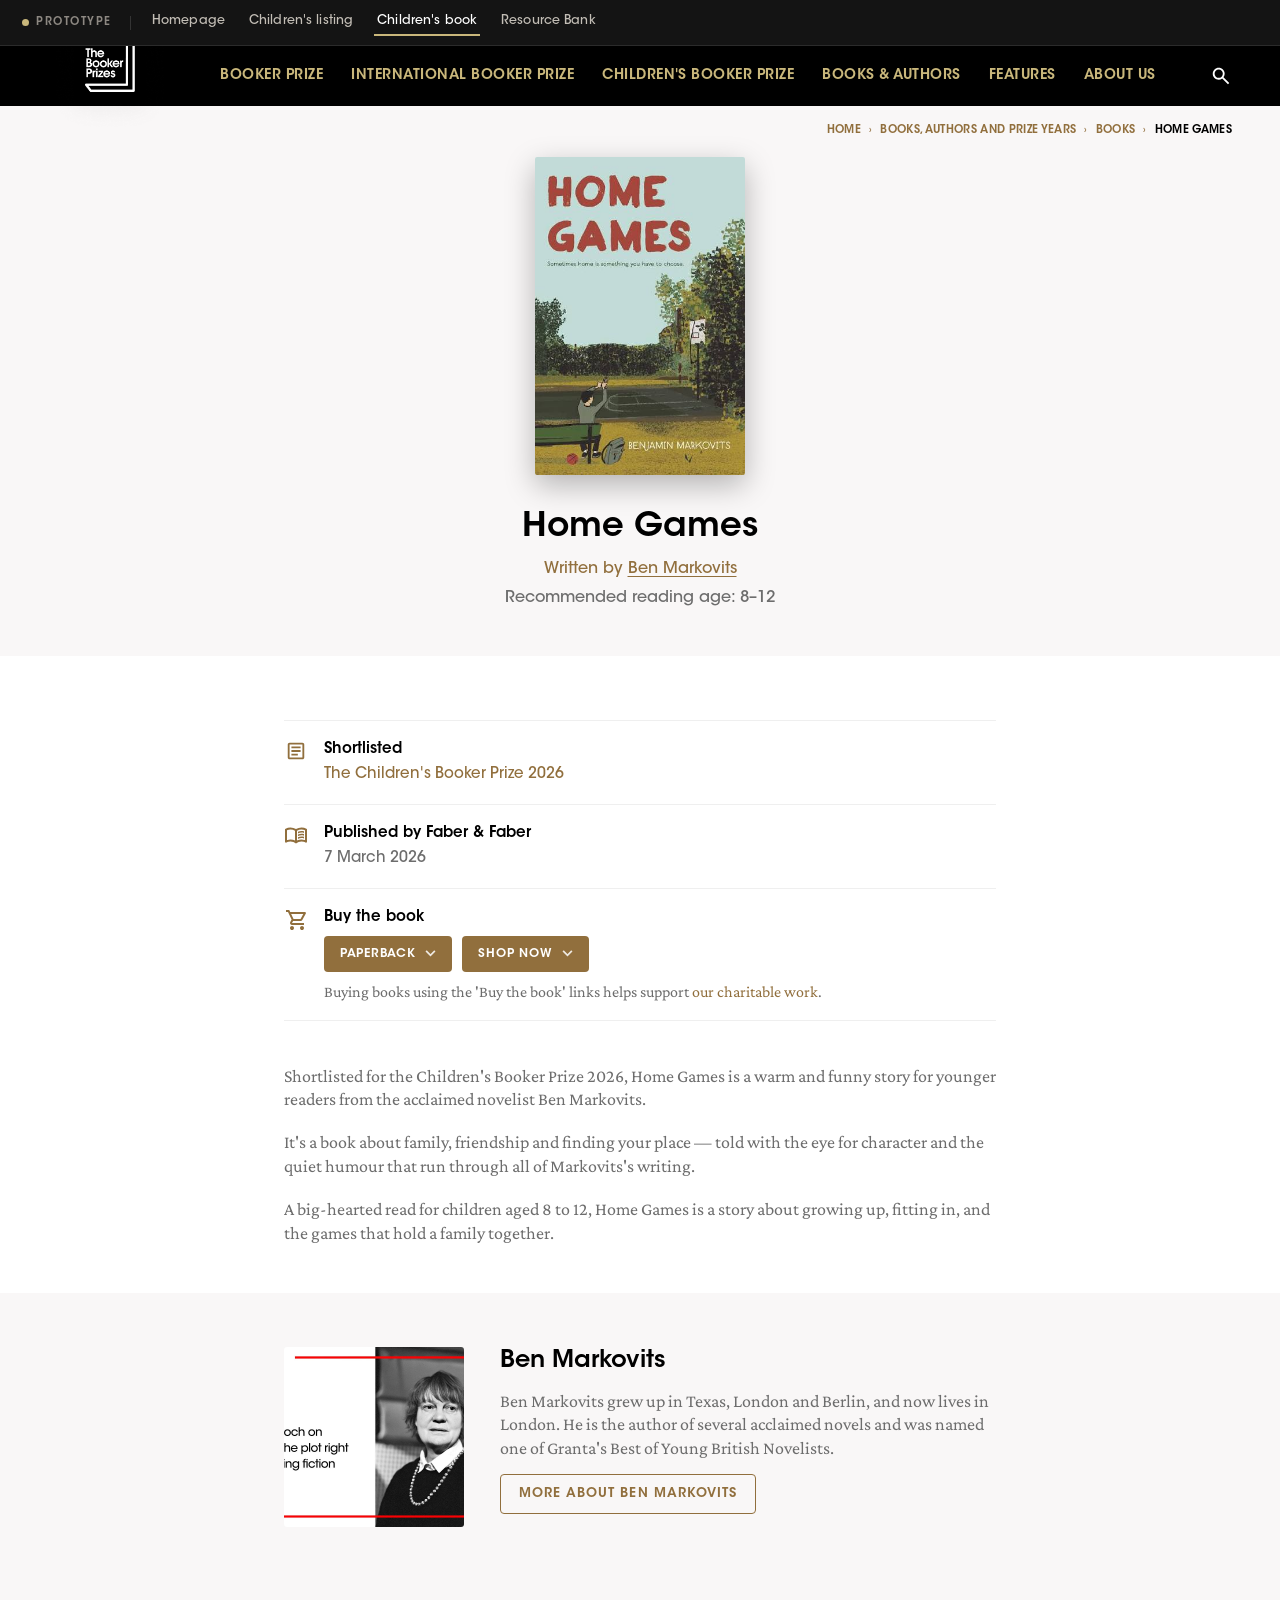
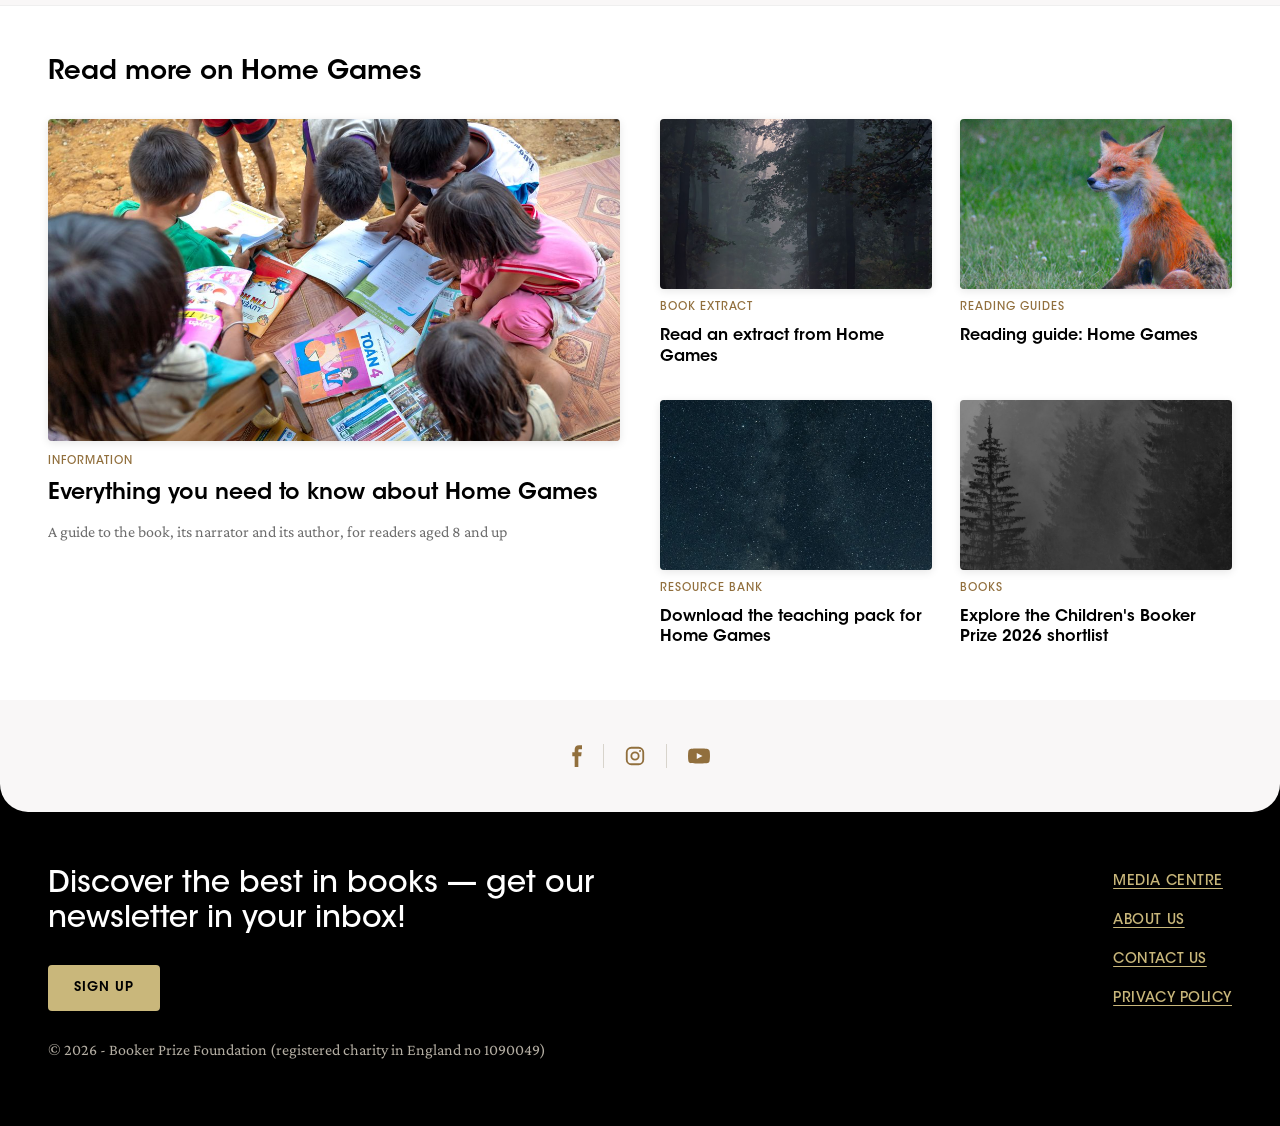
==== childrens-book.html @ 2aa633af "Header + token audit against live: gold 14px centred nav, fluid hero H1, filter tokens Header (listi" ====
<!DOCTYPE html>
<html lang="en">
<head>
<meta charset="utf-8">
<meta name="viewport" content="width=device-width, initial-scale=1">
<title>Home Games — Booker Prize prototype</title>
<link rel="preconnect" href="https://fonts.googleapis.com">
<link rel="preconnect" href="https://fonts.gstatic.com" crossorigin>
<link rel="stylesheet" href="booker.css">
</head>
<body>
<div class="proto-nav"><div class="in">
  <span class="tag"><span class="dot"></span>Prototype</span>
  <span class="div"></span>
  <a href="index.html">Homepage</a>
  <a href="childrens-books.html">Children's listing</a>
  <a href="childrens-book.html" class="active">Children's book</a>
  <a href="childrens-resource-centre.html">Resource Bank</a>
</div></div>
<div class="bp-page">

  <!-- ===== MASTHEAD ===== -->
  <div style="position:relative;z-index:2;background:#000">
    <div style="display:flex;align-items:center;justify-content:space-between;gap:20px;height:60px;padding:0 48px">
      <a href="index.html" aria-label="The Booker Prizes home" style="flex:none;display:block;text-decoration:none">
        <img src="assets/logo.png" alt="The Booker Prizes" style="width:124px;height:auto;display:block">
      </a>
      <nav style="display:flex;align-items:center;gap:28px">
        <a href="#" style="color:var(--goldL);text-decoration:none;text-transform:uppercase;font-weight:600;font-size:14px;letter-spacing:.035em;white-space:nowrap">Booker Prize</a>
        <a href="#" style="color:var(--goldL);text-decoration:none;text-transform:uppercase;font-weight:600;font-size:14px;letter-spacing:.035em;white-space:nowrap">International Booker Prize</a>
        <a href="#" style="color:var(--goldL);text-decoration:none;text-transform:uppercase;font-weight:600;font-size:14px;letter-spacing:.035em;white-space:nowrap">Children's Booker Prize</a>
        <a href="childrens-books.html" style="color:var(--goldL);text-decoration:none;text-transform:uppercase;font-weight:600;font-size:14px;letter-spacing:.035em;white-space:nowrap">Books &amp; authors</a>
        <a href="#" style="color:var(--goldL);text-decoration:none;text-transform:uppercase;font-weight:600;font-size:14px;letter-spacing:.035em;white-space:nowrap">Features</a>
        <a href="#" style="color:var(--goldL);text-decoration:none;text-transform:uppercase;font-weight:600;font-size:14px;letter-spacing:.035em;white-space:nowrap">About us</a>
      </nav>
      <a href="#" aria-label="Search" style="display:flex;align-items:center;color:#fff;flex:none;margin-left:6px"><svg width="22" height="22" viewBox="0 0 24 24" fill="currentColor"><path d="m19.6 21-6.3-6.3A6.096 6.096 0 0 1 9.5 16c-1.817 0-3.354-.63-4.612-1.887C3.629 12.854 3 11.317 3 9.5c0-1.817.63-3.354 1.888-4.612C6.146 3.629 7.683 3 9.5 3c1.817 0 3.354.63 4.613 1.888C15.37 6.146 16 7.683 16 9.5a6.096 6.096 0 0 1-1.3 3.8l6.3 6.3zM9.5 14c1.25 0 2.313-.437 3.188-1.312C13.562 11.812 14 10.75 14 9.5c0-1.25-.437-2.312-1.312-3.187C11.812 5.438 10.75 5 9.5 5c-1.25 0-2.312.438-3.187 1.313S5 8.25 5 9.5c0 1.25.438 2.313 1.313 3.188C7.188 13.562 8.25 14 9.5 14"/></svg></a>
    </div>
  </div>

  <!-- ===== BREADCRUMB + HERO (grey band, like the live book page) ===== -->
  <div style="background:var(--paper)">
  <div class="bp-crumbs">
    <a href="index.html">Home</a><span class="c">&rsaquo;</span>
    <a href="#">Books, authors and prize years</a><span class="c">&rsaquo;</span>
    <a href="childrens-books.html">Books</a><span class="c">&rsaquo;</span>
    <span style="color:var(--ink)">Home Games</span>
  </div>

  <section style="padding:8px 48px 48px">
    <div class="bp-bhero">
      <div style="width:210px;margin-bottom:22px"><img src="img/covers/home-games.png" alt="Home Games" style="width:100%;height:auto;display:block;border-radius:2px;box-shadow:0 10px 30px rgba(0,0,0,.28)"></div>
      <h1>Home Games</h1>
      <div class="by">Written by <a href="#">Ben Markovits</a></div>
      <!-- NEW: recommended reading age, in the same metadata slot as original language -->
      <div class="lang">Recommended reading age: 8&ndash;12</div>
    </div>
  </section>
  </div>

  <!-- ===== STRUCTURED DATA (facts) ===== -->
  <section style="padding:30px 48px 8px">
    <div class="bp-facts">
      <div class="bp-fact">
        <span class="fi"><svg width="22" height="22" viewBox="0 0 24 24" fill="currentColor"><path d="M7 17h7v-2H7zm0-4h10v-2H7zm0-4h10V7H7zM5 21q-.824 0-1.412-.587A1.93 1.93 0 0 1 3 19V5q0-.824.587-1.412A1.93 1.93 0 0 1 5 3h14q.824 0 1.413.587Q21 4.176 21 5v14q0 .824-.587 1.413A1.93 1.93 0 0 1 19 21zm0-2h14V5H5z"/></svg></span>
        <div class="fc"><span class="lbl">Shortlisted</span><span class="val"><a href="#">The Children's Booker Prize 2026</a></span></div>
      </div>
      <div class="bp-fact">
        <span class="fi"><svg width="24" height="24" viewBox="0 0 24 24" fill="currentColor"><path d="M14 9.4V7.7a8.8 8.8 0 0 1 1.688-.525A9 9 0 0 1 17.5 7q.65 0 1.275.1T20 7.35v1.6q-.6-.225-1.212-.337A7 7 0 0 0 17.5 8.5q-.95 0-1.825.238A8 8 0 0 0 14 9.4m0 5.5v-1.7a8.8 8.8 0 0 1 1.688-.525A9 9 0 0 1 17.5 12.5q.65 0 1.275.1t1.225.25v1.6q-.6-.225-1.212-.337A7 7 0 0 0 17.5 14a7.3 7.3 0 0 0-1.825.225A7 7 0 0 0 14 14.9m0-2.75v-1.7a8.8 8.8 0 0 1 1.688-.525A9 9 0 0 1 17.5 9.75q.65 0 1.275.1T20 10.1v1.6q-.6-.225-1.212-.337a7 7 0 0 0-1.288-.113q-.95 0-1.825.238A8 8 0 0 0 14 12.15M6.5 15.5q1.175 0 2.287.262 1.113.263 2.213.788V6.7q-1.024-.6-2.175-.9a9.2 9.2 0 0 0-4.112-.125A8.7 8.7 0 0 0 3 6.2v9.9q.875-.3 1.737-.45T6.5 15.5m6.5 1.05q1.099-.525 2.213-.788a10.268 10.268 0 0 1 4.05-.112q.863.15 1.737.45V6.2a8.7 8.7 0 0 0-1.712-.525 9.2 9.2 0 0 0-4.113.125q-1.15.3-2.175.9zm-1 2.95a9.6 9.6 0 0 0-2.6-1.475 8.2 8.2 0 0 0-2.9-.525q-1.05 0-2.062.275a9 9 0 0 0-1.938.775q-.525.275-1.012-.025A.97.97 0 0 1 1 17.65V5.6q0-.274.137-.525A.86.86 0 0 1 1.55 4.7q1.15-.6 2.4-.9t2.55-.3q1.45 0 2.838.375Q10.725 4.25 12 5a10.8 10.8 0 0 1 5.5-1.5q1.3 0 2.55.3t2.4.9q.274.125.413.375.137.25.137.525v12.05a.97.97 0 0 1-.488.875q-.487.3-1.012.025a9 9 0 0 0-1.937-.775A7.8 7.8 0 0 0 17.5 17.5q-1.5 0-2.9.525A9.6 9.6 0 0 0 12 19.5"/></svg></span>
        <div class="fc"><span class="lbl">Published by Faber &amp; Faber</span><span class="val">7 March 2026</span></div>
      </div>
      <div class="bp-fact">
        <span class="fi"><svg width="24" height="24" viewBox="0 0 24 24" fill="currentColor"><path d="M8 22c-.55 0-1.02-.2-1.41-.59-.4-.39-.59-.86-.59-1.41 0-.55.2-1.02.59-1.41.39-.4.86-.59 1.41-.59.55 0 1.02.2 1.41.59.4.39.59.86.59 1.41 0 .55-.2 1.02-.59 1.41-.39.4-.86.59-1.41.59Zm10 0c-.55 0-1.02-.2-1.41-.59-.4-.39-.59-.86-.59-1.41 0-.55.2-1.02.59-1.41.39-.4.86-.59 1.41-.59.55 0 1.02.2 1.41.59.4.39.59.86.59 1.41 0 .55-.2 1.02-.59 1.41-.39.4-.86.59-1.41.59ZM7.15 6l2.4 5h7l2.75-5H7.15ZM6.2 4h14.75c.38 0 .68.17.88.51.2.34.2.69.02 1.04l-3.55 6.4A2 2 0 0 1 16.55 13H9.1L8 15h12v2H8c-.75 0-1.32-.33-1.7-.99a1.89 1.89 0 0 1-.05-1.96L7.6 11.6 4 4H2V2h3.25l.95 2Z"/></svg></span>
        <div class="fc">
          <span class="lbl">Buy the book</span>
          <span class="val" style="display:flex;gap:10px;flex-wrap:wrap;margin:2px 0 4px">
            <button class="bp-buy">Paperback <svg width="11" height="7" viewBox="0 0 12 8" fill="none" stroke="currentColor" stroke-width="2"><path d="M1 1l5 5 5-5"/></svg></button>
            <button class="bp-buy">Shop now <svg width="11" height="7" viewBox="0 0 12 8" fill="none" stroke="currentColor" stroke-width="2"><path d="M1 1l5 5 5-5"/></svg></button>
          </span>
          <span class="val" style="font-family:'Crimson Pro',serif;font-size:16px">Buying books using the 'Buy the book' links helps support <a href="#">our charitable work</a>.</span>
        </div>
      </div>
    </div>
  </section>

  <!-- ===== DESCRIPTION ===== -->
  <section style="padding:36px 48px 8px">
    <div class="bp-col">
      <p class="lead">Shortlisted for the Children's Booker Prize 2026, Home Games is a warm and funny story for younger readers from the acclaimed novelist Ben Markovits.</p>
      <p>It's a book about family, friendship and finding your place &mdash; told with the eye for character and the quiet humour that run through all of Markovits's writing.</p>
      <p>A big-hearted read for children aged 8 to 12, Home Games is a story about growing up, fitting in, and the games that hold a family together.</p>
    </div>
  </section>

  <!-- ===== AUTHOR BIO (full-width grey band) ===== -->
  <section style="background:var(--paper);padding:16px 48px 40px;margin-top:20px">
    <div class="bp-bio" style="border-top:0">
      <img class="ph" src="assets/murdoch.jpg" alt="Ben Markovits">
      <div class="bc">
        <span class="bn">Ben Markovits</span>
        <span class="bd">Ben Markovits grew up in Texas, London and Berlin, and now lives in London. He is the author of several acclaimed novels and was named one of Granta's Best of Young British Novelists.</span>
        <a href="#" class="bp-btn bp-btn--ghost" style="align-self:flex-start;padding:11px 18px">More about Ben Markovits</a>
      </div>
    </div>
  </section>

  <!-- ===== READ MORE (asymmetric teaser — related content) ===== -->
  <section class="bp-hovergroup" style="padding:52px 48px;display:flex;flex-direction:column;gap:30px;border-top:1px solid var(--line)">
    <span style="font-weight:600;font-size:26px;color:var(--ink)">Read more on Home Games</span>
    <div style="display:flex;gap:40px;align-items:stretch;flex-wrap:wrap">
      <a class="bp-link" href="#" style="flex:1 1 460px;display:flex;flex-direction:column;gap:14px"><div style="border-radius:4px;overflow:hidden;box-shadow:0 2px 8px rgba(0,0,0,.1);aspect-ratio:16/9;background:#ece9e3"><img src="img/hero.jpg" alt="" style="width:100%;height:100%;object-fit:cover;display:block"></div><span class="bp-eyebrow">Information</span><span class="bp-title" style="font-weight:600;font-size:22px;line-height:1.18;color:var(--ink)"><span class="bp-ul">Everything you need to know about Home Games</span></span><span style="font-family:'Crimson Pro',serif;font-size:16px;line-height:1.3;color:var(--body)">A guide to the book, its narrator and its author, for readers aged 8 and up</span></a>
      <div style="flex:1 1 460px;display:grid;grid-template-columns:1fr 1fr;gap:32px 28px">
        <a class="bp-link" href="#" style="display:flex;flex-direction:column;gap:12px"><div style="aspect-ratio:16/10;border-radius:4px;overflow:hidden;box-shadow:0 2px 8px rgba(0,0,0,.1);background:#ece9e3"><img src="img/letter.jpg" alt="" style="width:100%;height:100%;object-fit:cover;display:block"></div><span class="bp-eyebrow">Book extract</span><span class="bp-title" style="font-weight:600;font-size:16px;line-height:1.3;color:var(--ink)"><span class="bp-ul">Read an extract from Home Games</span></span></a>
        <a class="bp-link" href="#" style="display:flex;flex-direction:column;gap:12px"><div style="aspect-ratio:16/10;border-radius:4px;overflow:hidden;box-shadow:0 2px 8px rgba(0,0,0,.1);background:#ece9e3"><img src="img/pax.jpg" alt="" style="width:100%;height:100%;object-fit:cover;display:block"></div><span class="bp-eyebrow">Reading guides</span><span class="bp-title" style="font-weight:600;font-size:16px;line-height:1.3;color:var(--ink)"><span class="bp-ul">Reading guide: Home Games</span></span></a>
        <a class="bp-link" href="#" style="display:flex;flex-direction:column;gap:12px"><div style="aspect-ratio:16/10;border-radius:4px;overflow:hidden;box-shadow:0 2px 8px rgba(0,0,0,.1);background:#ece9e3"><img src="img/girl.jpg" alt="" style="width:100%;height:100%;object-fit:cover;display:block"></div><span class="bp-eyebrow">Resource bank</span><span class="bp-title" style="font-weight:600;font-size:16px;line-height:1.3;color:var(--ink)"><span class="bp-ul">Download the teaching pack for Home Games</span></span></a>
        <a class="bp-link" href="childrens-books.html" style="display:flex;flex-direction:column;gap:12px"><div style="aspect-ratio:16/10;border-radius:4px;overflow:hidden;box-shadow:0 2px 8px rgba(0,0,0,.1);background:#ece9e3"><img src="img/house.jpg" alt="" style="width:100%;height:100%;object-fit:cover;display:block"></div><span class="bp-eyebrow">Books</span><span class="bp-title" style="font-weight:600;font-size:16px;line-height:1.3;color:var(--ink)"><span class="bp-ul">Explore the Children's Booker Prize 2026 shortlist</span></span></a>
      </div>
    </div>
  </section>

  <!-- ===== FOOTER ===== -->
  <div style="background:#000">
    <div style="background:var(--paper);border-radius:0 0 28px 28px;padding:44px 48px;display:flex;justify-content:center">
      <div style="display:flex;align-items:center;gap:20px">
        <a href="#" aria-label="Facebook" style="color:var(--gold);display:flex"><svg width="13" height="22" viewBox="0 0 14 24" fill="currentColor"><path d="M9 8V6c0-.9.3-1.4 1.4-1.4H13V.2h-3.2C6.3.2 5 2.2 5 5.3V8H2.4v4.4H5V24h4V12.4h3.1l.5-4.4H9z"/></svg></a>
        <span style="width:1px;height:24px;background:#d8d4cc"></span>
        <a href="#" aria-label="Instagram" style="color:var(--gold);display:flex"><svg width="22" height="22" viewBox="0 0 24 24" fill="none" stroke="currentColor" stroke-width="2"><rect x="3" y="3" width="18" height="18" rx="5"/><circle cx="12" cy="12" r="4"/><circle cx="17.5" cy="6.5" r="1.1" fill="currentColor" stroke="none"/></svg></a>
        <span style="width:1px;height:24px;background:#d8d4cc"></span>
        <a href="#" aria-label="YouTube" style="color:var(--gold);display:flex"><svg width="24" height="24" viewBox="0 0 24 24" fill="currentColor"><path d="M23 12s0-3.5-.45-5.18a2.6 2.6 0 0 0-1.83-1.85C18.9 4.5 12 4.5 12 4.5s-6.9 0-8.72.47A2.6 2.6 0 0 0 1.45 6.82 27 27 0 0 0 1 12a27 27 0 0 0 .45 5.18 2.6 2.6 0 0 0 1.83 1.85C5.1 19.5 12 19.5 12 19.5s6.9 0 8.72-.47a2.6 2.6 0 0 0 1.83-1.85C23 15.5 23 12 23 12zM9.75 15.02v-6.04L15.5 12z"/></svg></a>
      </div>
    </div>
    <div style="display:flex;justify-content:space-between;flex-wrap:wrap;gap:56px 40px;padding:56px 48px 64px">
      <div style="width:560px;max-width:100%;display:flex;flex-direction:column;gap:28px">
        <span style="font-weight:500;font-size:30px;line-height:1.15;color:#fff">Discover the best in books — get our newsletter in your inbox!</span>
        <a href="#" class="bp-footbtn" style="align-self:flex-start;background:var(--goldL);color:#000;text-decoration:none;border-radius:4px;padding:15px 26px;font-weight:600;font-size:13px;letter-spacing:.08em;text-transform:uppercase">Sign up</a>
        <span style="font-family:'Crimson Pro',serif;font-size:16px;line-height:1.4;color:#b3ada2">© 2026 - Booker Prize Foundation (registered charity in England no 1090049)</span>
      </div>
      <div style="display:flex;flex-direction:column;gap:22px;padding-top:6px">
        <a href="#" class="bp-footlink" style="color:var(--goldL);text-decoration:underline;text-underline-offset:3px;text-transform:uppercase;font-weight:500;font-size:14px;letter-spacing:.04em">Media centre</a>
        <a href="#" class="bp-footlink" style="color:var(--goldL);text-decoration:underline;text-underline-offset:3px;text-transform:uppercase;font-weight:500;font-size:14px;letter-spacing:.04em">About us</a>
        <a href="#" class="bp-footlink" style="color:var(--goldL);text-decoration:underline;text-underline-offset:3px;text-transform:uppercase;font-weight:500;font-size:14px;letter-spacing:.04em">Contact us</a>
        <a href="#" class="bp-footlink" style="color:var(--goldL);text-decoration:underline;text-underline-offset:3px;text-transform:uppercase;font-weight:500;font-size:14px;letter-spacing:.04em">Privacy policy</a>
      </div>
    </div>
  </div>

</div>
</body>
</html>
---- booker.css ----
/* ============================================================
   Booker Prize prototype — shared design system
   Extracted from index.html so new pages share the same fonts,
   gold tokens and component behaviour. index.html keeps its own
   inline copy; this file drives the additional pages.
   ============================================================ */

@font-face{font-family:'ITC Avant Garde Gothic Std';src:url('uploads/ITCAvantGardeStd-XLt.otf') format('opentype');font-weight:100 300;font-style:normal;font-display:swap}
@font-face{font-family:'ITC Avant Garde Gothic Std';src:url('uploads/ITCAvantGardeStd-Md.otf') format('opentype');font-weight:400 500;font-style:normal;font-display:swap}
@font-face{font-family:'ITC Avant Garde Gothic Std';src:url('uploads/ITCAvantGardeStd-Demi.otf') format('opentype');font-weight:600 700;font-style:normal;font-display:swap}
@font-face{font-family:'Crimson Pro';src:url('uploads/CrimsonPro-VariableFont_wght.ttf') format('truetype');font-weight:200 900;font-style:normal;font-display:swap}

html,body{margin:0;padding:0}
*{box-sizing:border-box}
::selection{background:#c9b77b;color:#000}
body{background:#dedad4}

/* ---- page container + design tokens ---- */
.bp-page{
  --gold:#916f3d;--goldL:#c9b77b;--gold8:#634730;--ink:#000;--body:#6d6d6d;
  --cream:#d0ccc6;--dark2:#373530;--dark8:#3f3c35;--paper:#f9f7f7;--line:#efefef;
  --tan:#d9c3a5;
  font-family:'ITC Avant Garde Gothic Std','Jost',sans-serif;
  color:#000;background:#fff;width:1280px;max-width:100%;margin:0 auto;
  box-shadow:0 4px 50px rgba(0,0,0,.15);overflow:hidden;
}

/* ---- links + teaser arrow (indents on hover) ---- */
.bp-scroll::-webkit-scrollbar{display:none}
.bp-link{color:inherit;text-decoration:none;display:block}
.bp-arrowbox{display:inline-block;transition:transform .25s ease}
.bp-arrowbox svg{display:block}
.bp-arrowbox svg:nth-child(2){display:none}
a:hover .bp-arrowbox,
.bp-hovergroup:hover .bp-arrowbox{transform:translateX(6px)}

/* ---- underline: wipes in from the left, per line, cascading ---- */
.bp-ul{position:relative;-webkit-box-decoration-break:clone;box-decoration-break:clone;background-image:linear-gradient(var(--ul-gold,var(--gold)),var(--ul-gold,var(--gold)));background-repeat:no-repeat;background-position:0 100%;background-size:0% 2px;transition:background-size .35s ease}
a:hover .bp-ul,
.bp-hovergroup:hover .bp-ul{background-size:100% 2px}
.bp-ul.js-lines{display:block;background-image:none!important}
.bp-ul-bar{position:absolute;height:2px;background:var(--ul-gold,var(--gold));transform:scaleX(0);transform-origin:left center;transition:transform .3s ease;transition-delay:var(--d-leave,0s);pointer-events:none}
a:hover .bp-ul-bar,
.bp-hovergroup:hover .bp-ul-bar{transform:scaleX(1);transition-delay:var(--d-enter,0s)}
@media (prefers-reduced-motion: reduce){
  .bp-ul-bar,.bp-ul,.bp-arrowbox,.bp-link img,.bp-hovergroup img{transition:none!important;transition-delay:0s!important}
}

/* ---- image zoom within a fixed clip ---- */
.bp-link img,.bp-hovergroup img{transition:transform .55s cubic-bezier(.4,0,.2,1)}
.bp-link:hover img,.bp-hovergroup:hover img{transform:scale(1.06)}
.bp-book{transition:transform .45s cubic-bezier(.4,0,.2,1)}
.bp-link:hover .bp-book{transform:scale(1.04)}
.bp-link:hover .bp-book img{transform:none}

/* ---- carousel + footer buttons ---- */
.bp-cbtn:hover{background:var(--gold)!important;color:#fff!important}
.bp-footbtn{transition:background .25s ease}
.bp-footbtn:hover{background:#fff!important}
.bp-footlink:hover{text-decoration:none!important}

/* ============================================================
   New components for the children's pages
   ============================================================ */

/* breadcrumb */
.bp-crumb{display:flex;align-items:center;gap:8px;flex-wrap:wrap;font-size:13px;letter-spacing:.02em;color:var(--body)}
.bp-crumb a{color:var(--body);text-decoration:none}
.bp-crumb a:hover{color:var(--gold);text-decoration:underline;text-underline-offset:3px}
.bp-crumb span.sep{color:#c7c2ba}

/* primary / ghost buttons */
.bp-btn{display:inline-flex;align-items:center;gap:10px;background:var(--gold);color:#fff;text-decoration:none;border:0;border-radius:4px;padding:15px 26px;font-family:inherit;font-weight:600;font-size:13px;letter-spacing:.08em;text-transform:uppercase;cursor:pointer;transition:background .25s ease}
.bp-btn:hover{background:var(--gold8)}
.bp-btn--light{background:var(--goldL);color:#000}
.bp-btn--light:hover{background:#dcc98a}
.bp-btn--ghost{background:transparent;color:var(--gold);border:1.5px solid var(--gold)}
.bp-btn--ghost:hover{background:var(--gold);color:#fff}

/* recommended reading-age chip (the new label) */
.bp-age{display:inline-flex;align-items:center;gap:9px;border:1.5px solid var(--gold);border-radius:999px;padding:8px 16px 8px 13px;color:var(--gold8);font-weight:500;font-size:14px;letter-spacing:.01em;background:#fbf8f3}
.bp-age svg{flex:none;display:block}
.bp-age b{font-weight:600}
/* plainer inline variant for listings */
.bp-age-line{font-weight:500;font-size:13px;color:var(--gold8)}
.bp-age-line b{font-weight:600}

/* book facts / metadata stack */
.bp-meta{display:flex;flex-direction:column;gap:6px}
.bp-meta .row{font-size:15px;color:var(--body)}
.bp-meta .row b{color:var(--ink);font-weight:500}
.bp-meta .row a{color:var(--gold);text-decoration:none}
.bp-meta .row a:hover{text-decoration:underline;text-underline-offset:3px}

/* signup form (MailChimp-style) */
.bp-form{display:flex;gap:12px;flex-wrap:wrap;max-width:520px}
.bp-input{flex:1 1 240px;min-width:0;font-family:inherit;font-size:16px;color:var(--ink);background:#fff;border:1.5px solid #d8d4cc;border-radius:4px;padding:14px 16px}
.bp-input::placeholder{color:#9a958c}
.bp-input:focus{outline:none;border-color:var(--gold)}
.bp-form .bp-btn{flex:none}
.bp-consent{font-family:'Crimson Pro',serif;font-size:15px;line-height:1.5;color:var(--body);max-width:40em}
.bp-consent a{color:var(--gold)}

/* download row (resource list) */
.bp-dl{display:flex;align-items:center;gap:18px;padding:18px 0;border-top:1px solid var(--line)}
.bp-dl:last-child{border-bottom:1px solid var(--line)}
.bp-dl .ic{flex:none;width:44px;height:44px;border-radius:6px;background:#f3efe9;display:flex;align-items:center;justify-content:center;color:var(--gold8)}
.bp-dl .info{flex:1 1 auto;min-width:0;display:flex;flex-direction:column;gap:3px}
.bp-dl .info .t{font-weight:500;font-size:16px;color:var(--ink);line-height:1.3}
.bp-dl .info .m{font-size:13px;color:var(--body);letter-spacing:.02em}
.bp-dl .dlbtn{flex:none;display:inline-flex;align-items:center;gap:8px;color:var(--gold);text-decoration:none;font-weight:600;font-size:12px;letter-spacing:.07em;text-transform:uppercase}
.bp-dl .dlbtn svg{transition:transform .25s ease}
.bp-dl:hover .dlbtn svg{transform:translateY(3px)}

/* file-type badge */
.bp-badge{display:inline-block;font-weight:600;font-size:10px;letter-spacing:.08em;text-transform:uppercase;padding:3px 7px;border-radius:3px;background:var(--dark2);color:#fff}
.bp-badge.pdf{background:#9c3b2e}
.bp-badge.ppt{background:#b5641f}
.bp-badge.video{background:#2f5d57}
.bp-badge.zip{background:var(--gold8)}

/* generic section eyebrow */
.bp-eyebrow{font-weight:500;font-size:11px;letter-spacing:1px;color:var(--gold);text-transform:uppercase}

/* placeholder book cover (prototype stand-in) */
.bp-cover{position:relative;display:flex;flex-direction:column;justify-content:space-between;border-radius:3px;overflow:hidden;box-shadow:0 10px 30px rgba(0,0,0,.28);aspect-ratio:0.66;padding:22px 20px;color:#fff}
.bp-cover .ct{font-weight:600;font-size:26px;line-height:1.1}
.bp-cover .ca{font-family:'Crimson Pro',serif;font-size:16px;opacity:.9}

/* ============================================================
   Prototype nav — a review aid to jump between prototype pages.
   Sits above the site frame; deliberately looks like tooling.
   ============================================================ */
.proto-nav{position:sticky;top:0;z-index:1000;background:#141414;border-bottom:1px solid #2b2b2b;font-family:'ITC Avant Garde Gothic Std','Jost',sans-serif}
.proto-nav .in{max-width:1280px;margin:0 auto;display:flex;align-items:center;gap:6px 18px;flex-wrap:wrap;padding:9px 22px}
.proto-nav .tag{display:inline-flex;align-items:center;gap:7px;font-size:11px;font-weight:600;letter-spacing:.14em;text-transform:uppercase;color:#8d8882}
.proto-nav .dot{width:7px;height:7px;border-radius:50%;background:#c9b77b}
.proto-nav .div{width:1px;height:14px;background:#343434}
.proto-nav a{color:#c3beb6;text-decoration:none;font-size:12.5px;letter-spacing:.01em;padding:5px 3px;border-bottom:2px solid transparent;transition:color .2s,border-color .2s}
.proto-nav a:hover{color:#fff}
.proto-nav a.active{color:#fff;border-bottom-color:#c9b77b}

/* ============================================================
   Book page + listing — matched to thebookerprizes.com components
   ============================================================ */

/* breadcrumb, right aligned like the live book page */
.bp-crumbs{display:flex;justify-content:flex-end;flex-wrap:wrap;align-items:center;gap:8px;padding:18px 48px 4px;font-size:11px;font-weight:600;letter-spacing:.03em;text-transform:uppercase;color:var(--gold)}
.bp-crumbs a{color:var(--gold);text-decoration:none}
.bp-crumbs a:hover{text-decoration:underline;text-underline-offset:2px}
.bp-crumbs .c{color:var(--gold);font-weight:400}
.bp-crumbs .cur{color:var(--ink)}

/* centred book hero (cover + title + contributors + original language) */
.bp-bhero{max-width:760px;margin:0 auto;display:flex;flex-direction:column;align-items:center;text-align:center;gap:10px;padding:8px 24px 0}
.bp-bhero .cover{width:210px;aspect-ratio:0.66;border-radius:2px;box-shadow:0 10px 30px rgba(0,0,0,.28);display:flex;flex-direction:column;justify-content:space-between;padding:18px 16px;color:#fff;margin-bottom:22px}
.bp-bhero h1{margin:0;font-weight:600;font-size:34px;line-height:1.25;color:var(--ink)}
.bp-bhero .by{font-size:16px;font-weight:400;color:var(--gold)}
.bp-bhero .by a{color:var(--gold);text-decoration:underline;text-underline-offset:3px}
.bp-bhero .by a:hover{text-decoration-color:var(--gold8)}
.bp-bhero .lang{font-size:16px;color:var(--body)}

/* page hero (listing / resource) — banner image + centred title, like /books */
.bp-pagehero{position:relative;aspect-ratio:16/9;min-height:360px;display:flex;align-items:flex-end;justify-content:center;background-size:cover;background-position:center;text-align:center}
.bp-pagehero::before{content:"";position:absolute;inset:0;background:linear-gradient(rgba(18,17,15,.2),rgba(18,17,15,.1) 45%,rgba(18,17,15,.62))}
.bp-pagehero h1{position:relative;margin:0 0 42px;color:#fff;font-weight:600;font-size:clamp(34px,2.4vw,40px);line-height:1.2}

/* structured-data facts (icon rows) */
.bp-facts{max-width:760px;margin:34px auto 0;padding:0 24px}
.bp-fact{display:flex;gap:16px;padding:20px 0;border-top:1px solid var(--line)}
.bp-fact:last-child{border-bottom:1px solid var(--line)}
.bp-fact .fi{flex:none;width:24px;display:flex;justify-content:center;color:var(--gold);margin-top:-1px}
.bp-fact .fc{display:flex;flex-direction:column;gap:7px;min-width:0}
.bp-fact .lbl{font-weight:600;font-size:15px;color:var(--ink)}
.bp-fact .val{font-size:15px;color:var(--body)}
.bp-fact .val a{color:var(--gold);text-decoration:none}
.bp-fact .val a:hover{text-decoration:underline;text-underline-offset:3px}

/* buy-the-book pills (label + dropdown caret) */
.bp-buy{display:inline-flex;align-items:center;gap:10px;background:var(--gold);color:#fff;border:0;border-radius:4px;padding:11px 16px;font-family:inherit;font-weight:600;font-size:12px;letter-spacing:.06em;text-transform:uppercase;cursor:pointer;transition:background .25s ease}
.bp-buy:hover{background:var(--gold8)}
.bp-buy svg{opacity:.85}

/* reading column (description etc.) */
.bp-col{max-width:760px;margin:0 auto;padding:0 24px}
.bp-col p{font-family:'Crimson Pro',serif;font-weight:400;font-size:18px;line-height:1.3;color:var(--body);margin:0 0 20px}
.bp-col p.lead{font-family:'Crimson Pro',serif;font-weight:400;font-size:18px;line-height:1.3;color:var(--body);margin:0 0 20px}
.bp-col a{color:var(--gold)}

/* author bio */
.bp-bio{max-width:760px;margin:0 auto;display:flex;gap:36px;align-items:flex-start;padding:38px 24px;border-top:1px solid var(--line)}
.bp-bio .ph{flex:none;width:180px;aspect-ratio:1;object-fit:cover;border-radius:3px}
.bp-bio .bc{display:flex;flex-direction:column;gap:14px}
.bp-bio .bn{font-weight:600;font-size:24px;color:var(--ink)}
.bp-bio .bd{font-family:'Crimson Pro',serif;font-size:18px;line-height:1.3;color:var(--body)}

/* listing: filters block — 3 gold dropdowns + white search, matched to /books */
.bp-filters{display:grid;grid-template-columns:1fr 1fr;gap:22px 40px}
.bp-filters label{display:block;font-weight:600;font-size:18px;color:var(--ink);margin-bottom:8px}
.bp-select{position:relative}
.bp-select select{width:100%;font-family:inherit;font-size:14px;font-weight:600;letter-spacing:.035em;color:#fff;background:var(--gold);border:1px solid var(--gold);border-radius:8px;padding:16px 40px 13px 20px;appearance:none;cursor:pointer}
.bp-select::after{content:"";position:absolute;right:16px;top:50%;width:8px;height:8px;border-right:2px solid #fff;border-bottom:2px solid #fff;transform:translateY(-70%) rotate(45deg);pointer-events:none}
.bp-search{position:relative}
.bp-search input{width:100%;font-family:'Crimson Pro',serif;font-size:18px;color:var(--body);background:#fff;border:1px solid var(--gold);border-radius:8px;padding:14px 48px 14px 20px}
.bp-search input::placeholder{color:#9a958c}
.bp-search input:focus{outline:none;border-color:var(--gold8)}
.bp-search .si{position:absolute;right:16px;top:50%;transform:translateY(-50%);color:var(--gold);pointer-events:none}
.bp-filters .clearcell{display:flex;align-items:flex-end;justify-content:flex-end}
.bp-clear{color:var(--gold);font-weight:600;font-size:12px;letter-spacing:.07em;text-transform:uppercase;border:1.5px solid var(--gold);border-radius:8px;padding:15px 18px;text-decoration:none;white-space:nowrap;transition:background .2s,color .2s}
.bp-clear:hover{background:var(--gold);color:#fff}

/* reusable image-backed cover classes (themed photo + scrim) */
.cov-ape,.cov-boy,.cov-letter,.cov-pax,.cov-girl,.cov-house,.cov-clementine,.cov-wild{background-size:cover;background-position:center}
.cov-ape{background-image:linear-gradient(180deg,rgba(0,0,0,.18),rgba(0,0,0,.72)),url('img/ape.jpg')}
.cov-boy{background-image:linear-gradient(180deg,rgba(0,0,0,.18),rgba(0,0,0,.72)),url('img/boy.jpg')}
.cov-letter{background-image:linear-gradient(180deg,rgba(0,0,0,.18),rgba(0,0,0,.72)),url('img/letter.jpg')}
.cov-pax{background-image:linear-gradient(180deg,rgba(0,0,0,.18),rgba(0,0,0,.72)),url('img/pax.jpg')}
.cov-girl{background-image:linear-gradient(180deg,rgba(0,0,0,.18),rgba(0,0,0,.72)),url('img/girl.jpg')}
.cov-house{background-image:linear-gradient(180deg,rgba(0,0,0,.18),rgba(0,0,0,.72)),url('img/house.jpg')}
.cov-clementine{background-image:linear-gradient(180deg,rgba(0,0,0,.18),rgba(0,0,0,.72)),url('img/clementine.jpg')}
.cov-wild{background-image:linear-gradient(180deg,rgba(0,0,0,.18),rgba(0,0,0,.72)),url('img/wild.jpg')}
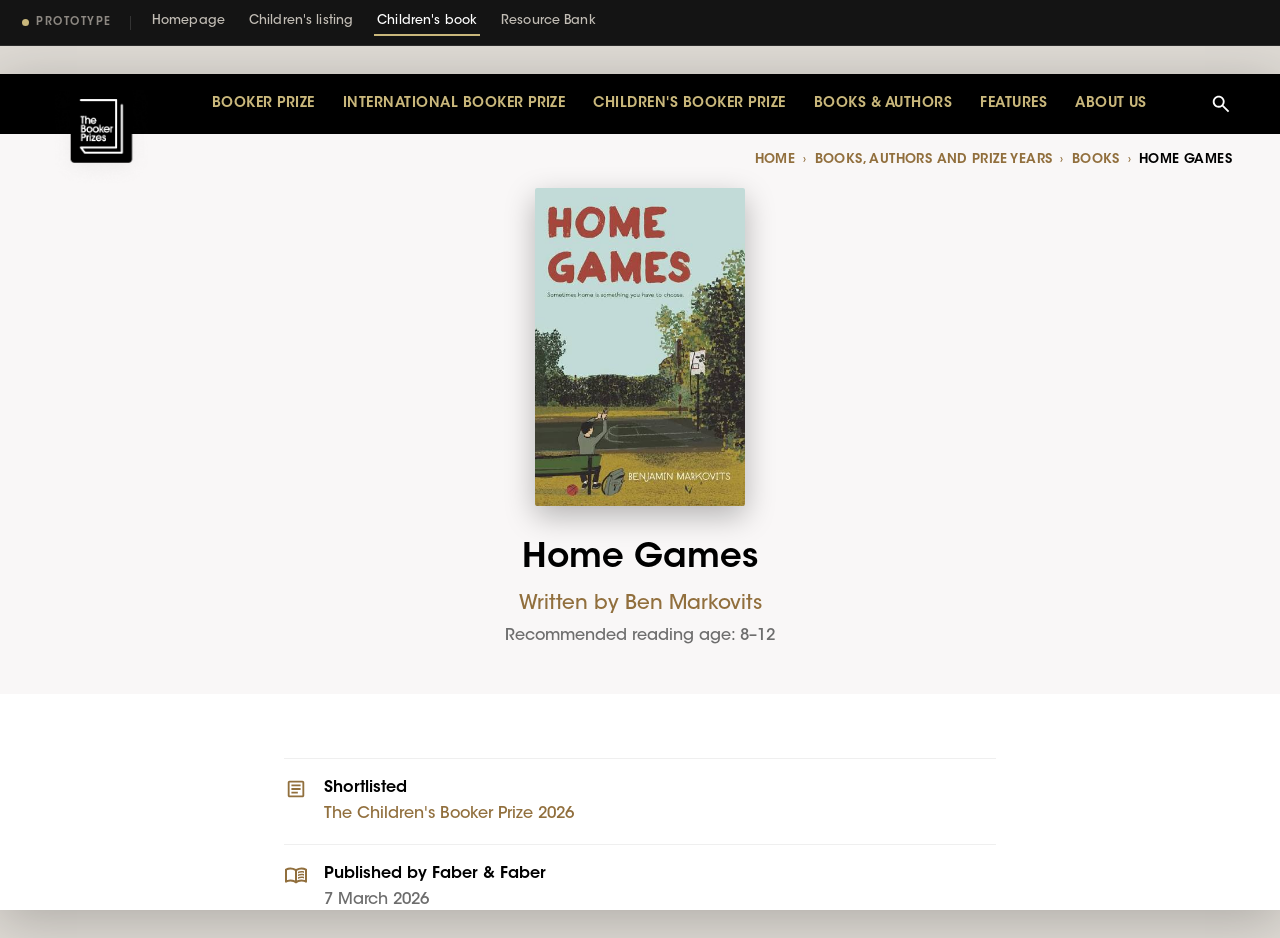
==== commit cdf1154d: "Header logo: top-align and overhang below the bar like live (~56px drop) Was centred on the 60px bar" ====
--- a/childrens-book.html
+++ b/childrens-book.html
@@ -22,8 +22,8 @@
   <!-- ===== MASTHEAD ===== -->
   <div style="position:relative;z-index:2;background:#000">
     <div style="display:flex;align-items:center;justify-content:space-between;gap:20px;height:60px;padding:0 48px">
-      <a href="index.html" aria-label="The Booker Prizes home" style="flex:none;display:block;text-decoration:none">
-        <img src="assets/logo.png" alt="The Booker Prizes" style="width:124px;height:auto;display:block">
+      <a href="index.html" aria-label="The Booker Prizes home" style="flex:none;display:block;text-decoration:none;align-self:flex-start;margin-top:16px">
+        <img src="assets/logo.png" alt="The Booker Prizes" style="height:100px;width:auto;display:block">
       </a>
       <nav style="display:flex;align-items:center;gap:28px">
         <a href="#" style="color:var(--goldL);text-decoration:none;text-transform:uppercase;font-weight:600;font-size:14px;letter-spacing:.035em;white-space:nowrap">Booker Prize</a>
--- a/booker.css
+++ b/booker.css
@@ -21,8 +21,8 @@
   --cream:#d0ccc6;--dark2:#373530;--dark8:#3f3c35;--paper:#f9f7f7;--line:#efefef;
   --tan:#d9c3a5;
   font-family:'ITC Avant Garde Gothic Std','Jost',sans-serif;
-  color:#000;background:#fff;width:1280px;max-width:100%;margin:0 auto;
-  box-shadow:0 4px 50px rgba(0,0,0,.15);overflow:hidden;
+  color:#000;background:#fff;width:1280px;max-width:100%;height:836px;margin:28px auto;
+  box-shadow:0 10px 50px rgba(0,0,0,.22);overflow-y:auto;overflow-x:hidden;
 }
 
 /* ---- links + teaser arrow (indents on hover) ---- */
@@ -131,7 +131,7 @@
    Prototype nav — a review aid to jump between prototype pages.
    Sits above the site frame; deliberately looks like tooling.
    ============================================================ */
-.proto-nav{position:sticky;top:0;z-index:1000;background:#141414;border-bottom:1px solid #2b2b2b;font-family:'ITC Avant Garde Gothic Std','Jost',sans-serif}
+.proto-nav{position:relative;z-index:1000;background:#141414;border-bottom:1px solid #2b2b2b;font-family:'ITC Avant Garde Gothic Std','Jost',sans-serif}
 .proto-nav .in{max-width:1280px;margin:0 auto;display:flex;align-items:center;gap:6px 18px;flex-wrap:wrap;padding:9px 22px}
 .proto-nav .tag{display:inline-flex;align-items:center;gap:7px;font-size:11px;font-weight:600;letter-spacing:.14em;text-transform:uppercase;color:#8d8882}
 .proto-nav .dot{width:7px;height:7px;border-radius:50%;background:#c9b77b}
@@ -145,7 +145,7 @@
    ============================================================ */
 
 /* breadcrumb, right aligned like the live book page */
-.bp-crumbs{display:flex;justify-content:flex-end;flex-wrap:wrap;align-items:center;gap:8px;padding:18px 48px 4px;font-size:11px;font-weight:600;letter-spacing:.03em;text-transform:uppercase;color:var(--gold)}
+.bp-crumbs{display:flex;justify-content:flex-end;flex-wrap:wrap;align-items:center;gap:8px;padding:18px 48px 4px;font-size:13px;font-weight:600;letter-spacing:.03em;text-transform:uppercase;color:var(--gold)}
 .bp-crumbs a{color:var(--gold);text-decoration:none}
 .bp-crumbs a:hover{text-decoration:underline;text-underline-offset:2px}
 .bp-crumbs .c{color:var(--gold);font-weight:400}
@@ -155,9 +155,9 @@
 .bp-bhero{max-width:760px;margin:0 auto;display:flex;flex-direction:column;align-items:center;text-align:center;gap:10px;padding:8px 24px 0}
 .bp-bhero .cover{width:210px;aspect-ratio:0.66;border-radius:2px;box-shadow:0 10px 30px rgba(0,0,0,.28);display:flex;flex-direction:column;justify-content:space-between;padding:18px 16px;color:#fff;margin-bottom:22px}
 .bp-bhero h1{margin:0;font-weight:600;font-size:34px;line-height:1.25;color:var(--ink)}
-.bp-bhero .by{font-size:16px;font-weight:400;color:var(--gold)}
-.bp-bhero .by a{color:var(--gold);text-decoration:underline;text-underline-offset:3px}
-.bp-bhero .by a:hover{text-decoration-color:var(--gold8)}
+.bp-bhero .by{font-size:20px;font-weight:400;line-height:1.3;color:var(--gold)}
+.bp-bhero .by a{color:var(--gold);text-decoration:none}
+.bp-bhero .by a:hover{text-decoration:underline;text-underline-offset:3px;text-decoration-color:var(--gold8)}
 .bp-bhero .lang{font-size:16px;color:var(--body)}
 
 /* page hero (listing / resource) — banner image + centred title, like /books */
@@ -171,8 +171,8 @@
 .bp-fact:last-child{border-bottom:1px solid var(--line)}
 .bp-fact .fi{flex:none;width:24px;display:flex;justify-content:center;color:var(--gold);margin-top:-1px}
 .bp-fact .fc{display:flex;flex-direction:column;gap:7px;min-width:0}
-.bp-fact .lbl{font-weight:600;font-size:15px;color:var(--ink)}
-.bp-fact .val{font-size:15px;color:var(--body)}
+.bp-fact .lbl{font-weight:600;font-size:16px;color:var(--ink)}
+.bp-fact .val{font-size:16px;color:var(--body)}
 .bp-fact .val a{color:var(--gold);text-decoration:none}
 .bp-fact .val a:hover{text-decoration:underline;text-underline-offset:3px}
 
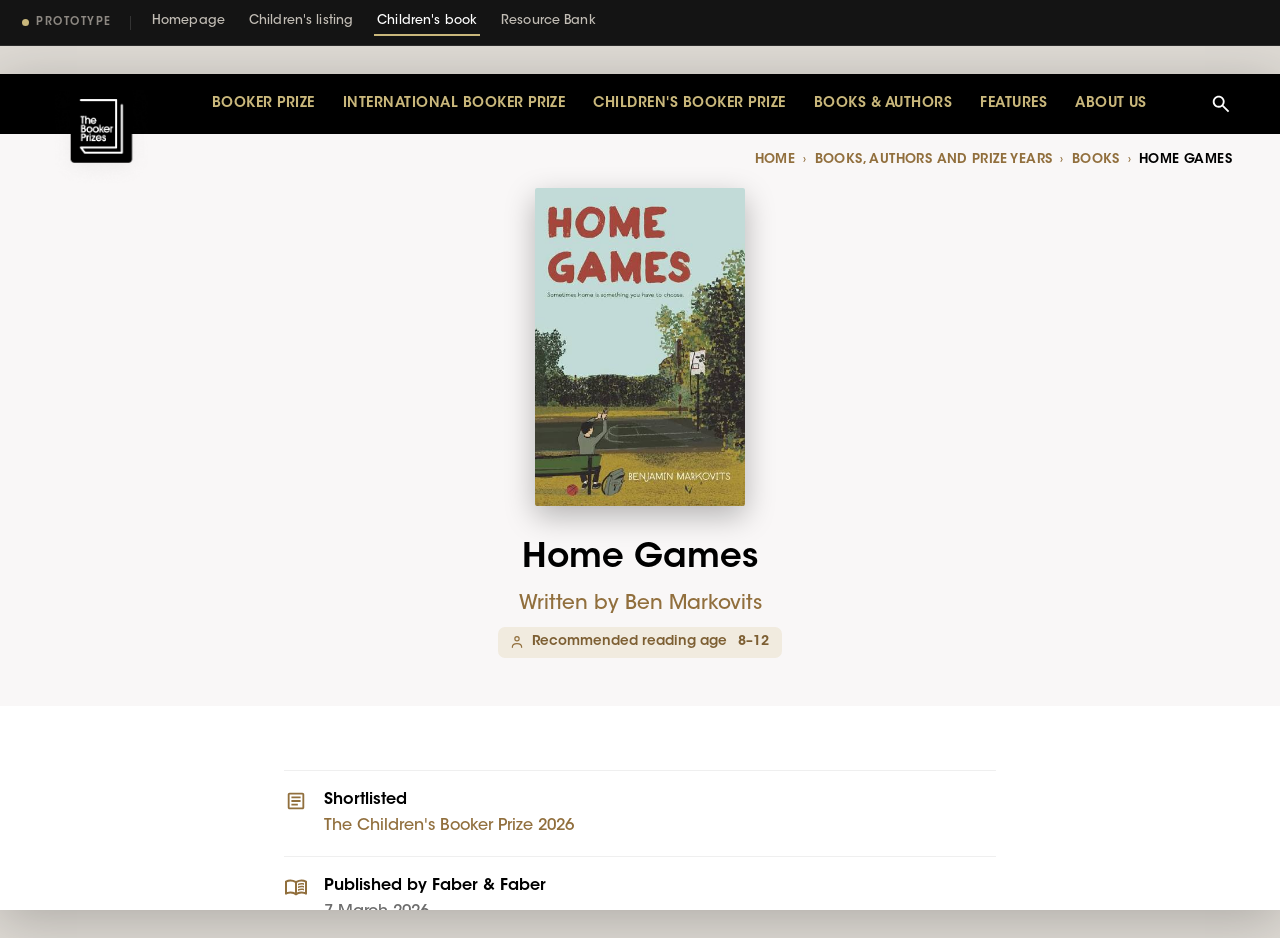
==== commit 5460e07e: "Reading-age chip: tinted chip with reader icon in teaser + book hero Consistent treatment (option C)" ====
--- a/childrens-book.html
+++ b/childrens-book.html
@@ -52,7 +52,7 @@
       <h1>Home Games</h1>
       <div class="by">Written by <a href="#">Ben Markovits</a></div>
       <!-- NEW: recommended reading age, in the same metadata slot as original language -->
-      <div class="lang">Recommended reading age: 8&ndash;12</div>
+      <div><span class="bp-age-chip"><svg viewBox="0 0 24 24" fill="none" stroke="currentColor" stroke-width="1.8" stroke-linecap="round" stroke-linejoin="round"><circle cx="12" cy="7" r="3.2"/><path d="M5 20c0-3.3 3-5.5 7-5.5s7 2.2 7 5.5"/></svg>Recommended reading age&nbsp;<b class="n">8&ndash;12</b></span></div>
     </div>
   </section>
   </div>
--- a/booker.css
+++ b/booker.css
@@ -84,6 +84,12 @@
 /* plainer inline variant for listings */
 .bp-age-line{font-weight:500;font-size:13px;color:var(--gold8)}
 .bp-age-line b{font-weight:600}
+/* reading-age chip (reader icon) — teaser + book hero */
+.bp-age-chip{display:inline-flex;align-items:center;gap:7px;align-self:flex-start;white-space:nowrap;font-family:'ITC Avant Garde Gothic Std','Jost',sans-serif;font-weight:600;font-size:12.5px;color:#7d5f33;background:#f1ebdf;border-radius:7px;padding:6px 11px 6px 9px}
+.bp-age-chip svg{width:15px;height:15px;flex:none;color:var(--gold)}
+.bp-age-chip .n{font-weight:700}
+.bp-bhero .bp-age-chip{align-self:center;font-size:13.5px;padding:7px 13px 7px 11px}
+.bp-bhero .bp-age-chip svg{width:16px;height:16px}
 
 /* book facts / metadata stack */
 .bp-meta{display:flex;flex-direction:column;gap:6px}
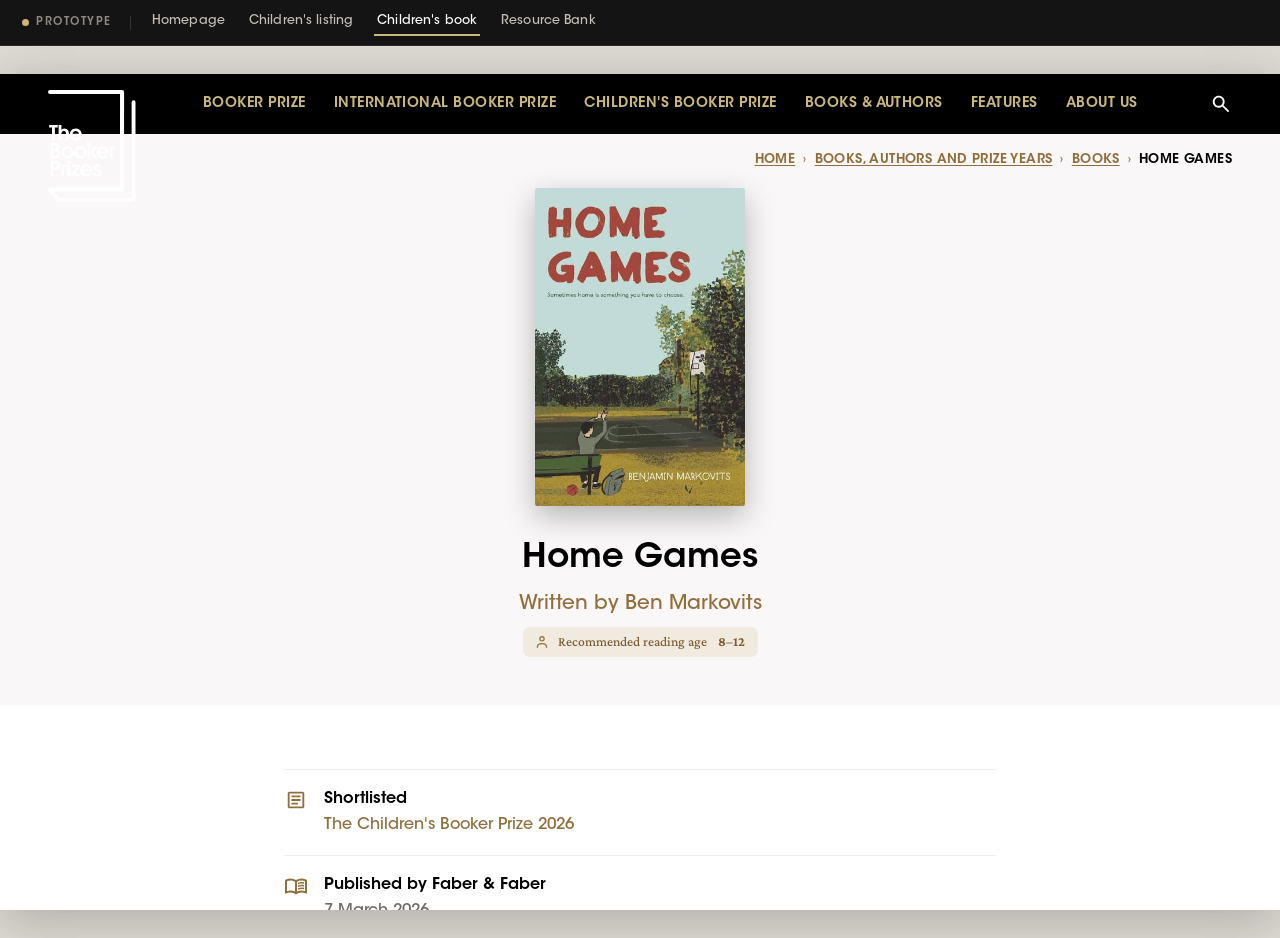
==== commit 7cb81b92: "Header logo: use the exact Booker logo SVG (portrait 79:100) at a consistent size Replace the square" ====
--- a/childrens-book.html
+++ b/childrens-book.html
@@ -23,7 +23,7 @@
   <div style="position:relative;z-index:2;background:#000">
     <div style="display:flex;align-items:center;justify-content:space-between;gap:20px;height:60px;padding:0 48px">
       <a href="index.html" aria-label="The Booker Prizes home" style="flex:none;display:block;text-decoration:none;align-self:flex-start;margin-top:16px">
-        <img src="assets/logo.png" alt="The Booker Prizes" style="height:100px;width:auto;display:block">
+        <img src="assets/booker-logo.svg" alt="The Booker Prizes" style="height:112px;width:auto;display:block">
       </a>
       <nav style="display:flex;align-items:center;gap:28px">
         <a href="#" style="color:var(--goldL);text-decoration:none;text-transform:uppercase;font-weight:600;font-size:14px;letter-spacing:.035em;white-space:nowrap">Booker Prize</a>
--- a/booker.css
+++ b/booker.css
@@ -46,12 +46,7 @@
   .bp-ul-bar,.bp-ul,.bp-arrowbox,.bp-link img,.bp-hovergroup img{transition:none!important;transition-delay:0s!important}
 }
 
-/* ---- image zoom within a fixed clip ---- */
-.bp-link img,.bp-hovergroup img{transition:transform .55s cubic-bezier(.4,0,.2,1)}
-.bp-link:hover img,.bp-hovergroup:hover img{transform:scale(1.06)}
-.bp-book{transition:transform .45s cubic-bezier(.4,0,.2,1)}
-.bp-link:hover .bp-book{transform:scale(1.04)}
-.bp-link:hover .bp-book img{transform:none}
+/* teaser hover: underline + arrow only — no image scale */
 
 /* ---- carousel + footer buttons ---- */
 .bp-cbtn:hover{background:var(--gold)!important;color:#fff!important}
@@ -85,11 +80,28 @@
 .bp-age-line{font-weight:500;font-size:13px;color:var(--gold8)}
 .bp-age-line b{font-weight:600}
 /* reading-age chip (reader icon) — teaser + book hero */
-.bp-age-chip{display:inline-flex;align-items:center;gap:7px;align-self:flex-start;white-space:nowrap;font-family:'ITC Avant Garde Gothic Std','Jost',sans-serif;font-weight:600;font-size:12.5px;color:#7d5f33;background:#f1ebdf;border-radius:7px;padding:6px 11px 6px 9px}
+.bp-age-chip{display:inline-flex;align-items:center;gap:8px;align-self:flex-start;white-space:nowrap;font-family:'Crimson Pro',serif;font-weight:500;font-size:15px;line-height:1;color:#7d5f33;background:#f1ebdf;border-radius:7px;padding:6px 12px 6px 10px}
 .bp-age-chip svg{width:15px;height:15px;flex:none;color:var(--gold)}
 .bp-age-chip .n{font-weight:700}
 .bp-bhero .bp-age-chip{align-self:center;font-size:13.5px;padding:7px 13px 7px 11px}
 .bp-bhero .bp-age-chip svg{width:16px;height:16px}
+/* resource-page book section — header band + downloads grid (layout C) */
+.rc-sec{padding:40px 48px;border-top:1px solid var(--line)}
+.rc-band{display:flex;gap:24px;align-items:center;padding:0 0 24px;border-bottom:1px solid var(--line)}
+.rc-cover{flex:none;width:96px;aspect-ratio:.66;border-radius:3px;overflow:hidden;box-shadow:0 5px 14px rgba(0,0,0,.2)}
+.rc-cover img{width:100%;height:100%;object-fit:cover;display:block}
+.rc-meta{display:flex;flex-direction:column;gap:9px;min-width:0;flex:1 1 auto}
+.rc-meta .t{font-weight:600;font-size:24px;line-height:1.15;color:var(--ink)}
+.rc-meta .a{font-family:'Crimson Pro',serif;font-size:16px;color:var(--body);margin-top:-3px}
+.rc-meta .s{font-family:'Crimson Pro',serif;font-size:16px;line-height:1.35;color:var(--body);max-width:62ch;margin:0}
+.rc-grid{display:grid;grid-template-columns:1fr 1fr;gap:12px;margin-top:24px}
+.rc-card{display:flex;flex-direction:column;gap:7px;padding:15px 16px;border:1px solid var(--line);border-radius:10px;text-decoration:none;color:inherit;background:var(--paper);transition:border-color .15s}
+.rc-card:hover{border-color:var(--goldL)}
+.rc-card .ci{color:var(--gold);display:flex}
+.rc-card .ct{font-weight:600;font-size:15.5px;color:var(--ink)}
+.rc-card .cm{font-size:12px;letter-spacing:.03em;color:var(--body)}
+.rc-card.all{background:#f1ebdf;border-color:var(--goldL)}
+.rc-card.all .ct{font-weight:700}
 
 /* book facts / metadata stack */
 .bp-meta{display:flex;flex-direction:column;gap:6px}
@@ -152,8 +164,8 @@
 
 /* breadcrumb, right aligned like the live book page */
 .bp-crumbs{display:flex;justify-content:flex-end;flex-wrap:wrap;align-items:center;gap:8px;padding:18px 48px 4px;font-size:13px;font-weight:600;letter-spacing:.03em;text-transform:uppercase;color:var(--gold)}
-.bp-crumbs a{color:var(--gold);text-decoration:none}
-.bp-crumbs a:hover{text-decoration:underline;text-underline-offset:2px}
+.bp-crumbs a{color:var(--gold);text-decoration:underline;text-underline-offset:2px}
+.bp-crumbs a:hover{color:var(--gold8)}
 .bp-crumbs .c{color:var(--gold);font-weight:400}
 .bp-crumbs .cur{color:var(--ink)}
 
@@ -201,7 +213,7 @@
 .bp-bio .bd{font-family:'Crimson Pro',serif;font-size:18px;line-height:1.3;color:var(--body)}
 
 /* listing: filters block — 3 gold dropdowns + white search, matched to /books */
-.bp-filters{display:grid;grid-template-columns:1fr 1fr;gap:22px 40px}
+.bp-filters{display:grid;grid-template-columns:1fr 1fr 1fr;gap:40px 28px}
 .bp-filters label{display:block;font-weight:600;font-size:18px;color:var(--ink);margin-bottom:8px}
 .bp-select{position:relative}
 .bp-select select{width:100%;font-family:inherit;font-size:14px;font-weight:600;letter-spacing:.035em;color:#fff;background:var(--gold);border:1px solid var(--gold);border-radius:8px;padding:16px 40px 13px 20px;appearance:none;cursor:pointer}
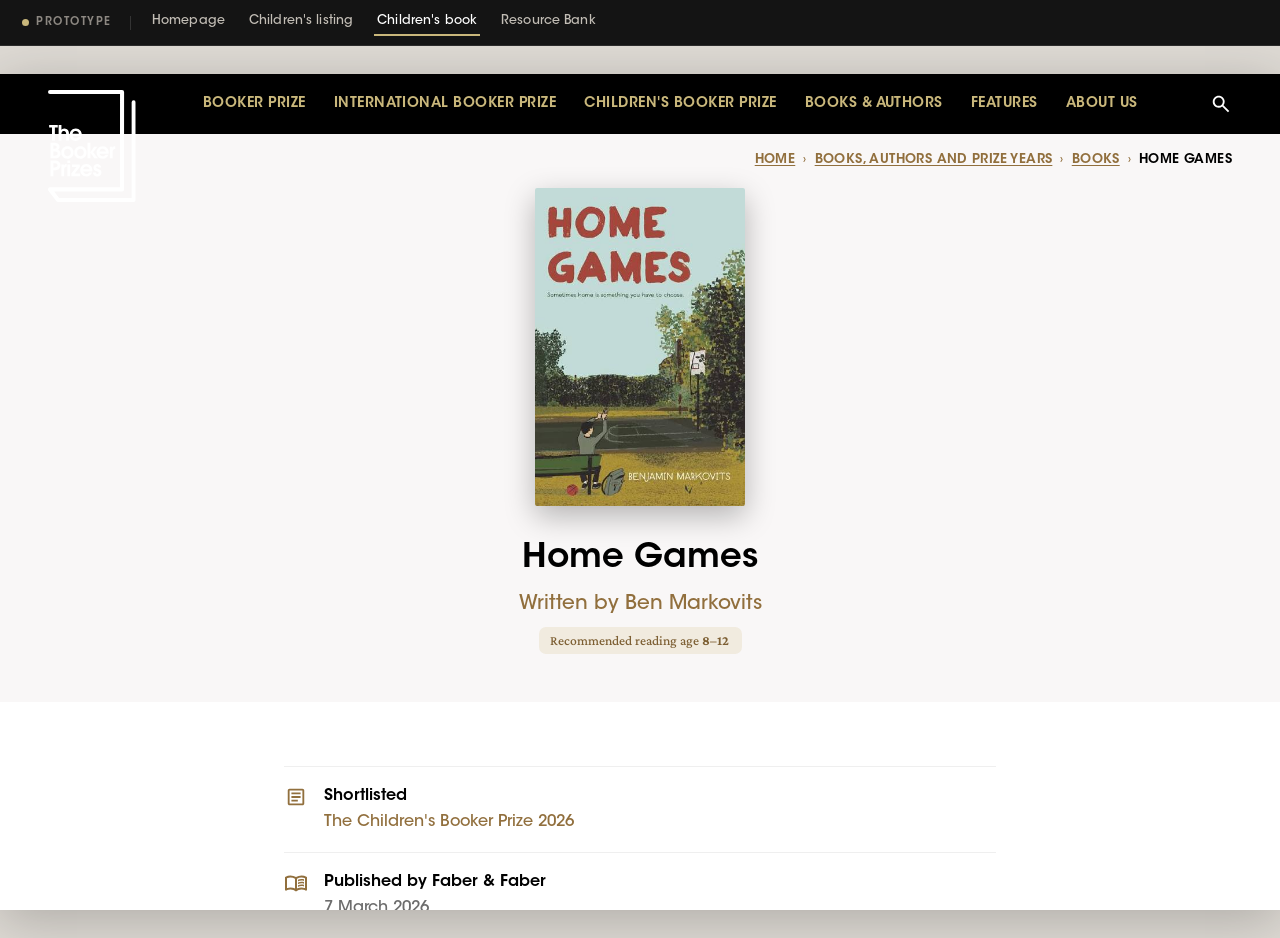
==== commit 8dca8953: "Remove reader icon from the reading-age pill (text only) Co-Authored-By: Claude Opus 4.8 <noreply@an" ====
--- a/childrens-book.html
+++ b/childrens-book.html
@@ -52,7 +52,7 @@
       <h1>Home Games</h1>
       <div class="by">Written by <a href="#">Ben Markovits</a></div>
       <!-- NEW: recommended reading age, in the same metadata slot as original language -->
-      <div><span class="bp-age-chip"><svg viewBox="0 0 24 24" fill="none" stroke="currentColor" stroke-width="1.8" stroke-linecap="round" stroke-linejoin="round"><circle cx="12" cy="7" r="3.2"/><path d="M5 20c0-3.3 3-5.5 7-5.5s7 2.2 7 5.5"/></svg>Recommended reading age&nbsp;<b class="n">8&ndash;12</b></span></div>
+      <div><span class="bp-age-chip">Recommended reading age&nbsp;<b class="n">8&ndash;12</b></span></div>
     </div>
   </section>
   </div>
--- a/booker.css
+++ b/booker.css
@@ -80,7 +80,7 @@
 .bp-age-line{font-weight:500;font-size:13px;color:var(--gold8)}
 .bp-age-line b{font-weight:600}
 /* reading-age chip (reader icon) — teaser + book hero */
-.bp-age-chip{display:inline-flex;align-items:center;gap:8px;align-self:flex-start;white-space:nowrap;font-family:'Crimson Pro',serif;font-weight:500;font-size:15px;line-height:1;color:#7d5f33;background:#f1ebdf;border-radius:7px;padding:6px 12px 6px 10px}
+.bp-age-chip{display:inline-flex;align-items:center;align-self:flex-start;white-space:nowrap;font-family:'Crimson Pro',serif;font-weight:500;font-size:15px;line-height:1;color:#7d5f33;background:#f1ebdf;border-radius:7px;padding:6px 13px}
 .bp-age-chip svg{width:15px;height:15px;flex:none;color:var(--gold)}
 .bp-age-chip .n{font-weight:700}
 .bp-bhero .bp-age-chip{align-self:center;font-size:13.5px;padding:7px 13px 7px 11px}
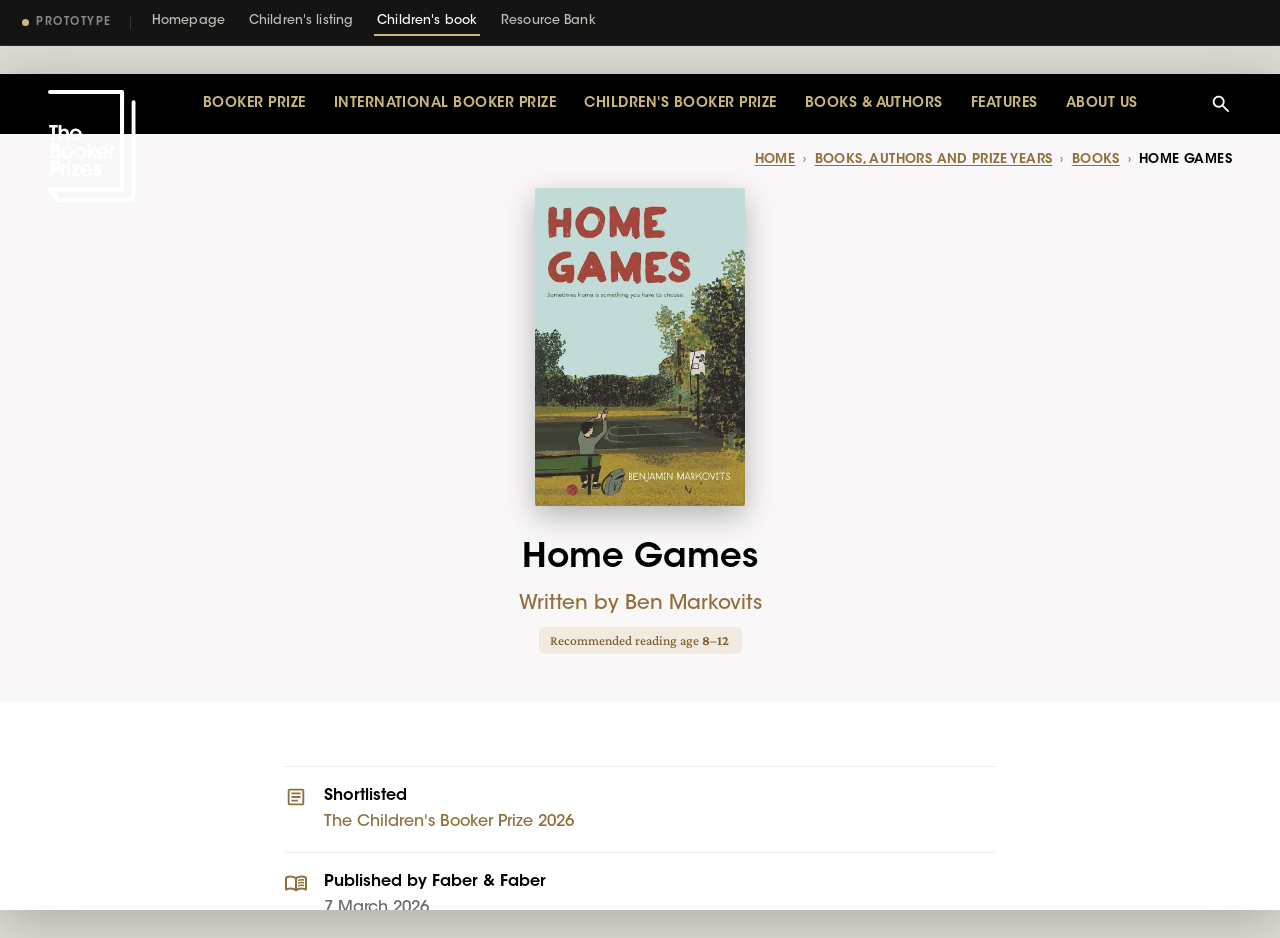
==== commit 627a92a9: "Filters: match live padding + 16px labels, remove Winners; fix book-page teaser hover - Filter label" ====
--- a/childrens-book.html
+++ b/childrens-book.html
@@ -104,7 +104,7 @@
   </section>
 
   <!-- ===== READ MORE (asymmetric teaser — related content) ===== -->
-  <section class="bp-hovergroup" style="padding:52px 48px;display:flex;flex-direction:column;gap:30px;border-top:1px solid var(--line)">
+  <section style="padding:52px 48px;display:flex;flex-direction:column;gap:30px;border-top:1px solid var(--line)">
     <span style="font-weight:600;font-size:26px;color:var(--ink)">Read more on Home Games</span>
     <div style="display:flex;gap:40px;align-items:stretch;flex-wrap:wrap">
       <a class="bp-link" href="#" style="flex:1 1 460px;display:flex;flex-direction:column;gap:14px"><div style="border-radius:4px;overflow:hidden;box-shadow:0 2px 8px rgba(0,0,0,.1);aspect-ratio:16/9;background:#ece9e3"><img src="img/hero.jpg" alt="" style="width:100%;height:100%;object-fit:cover;display:block"></div><span class="bp-eyebrow">Information</span><span class="bp-title" style="font-weight:600;font-size:22px;line-height:1.18;color:var(--ink)"><span class="bp-ul">Everything you need to know about Home Games</span></span><span style="font-family:'Crimson Pro',serif;font-size:16px;line-height:1.3;color:var(--body)">A guide to the book, its narrator and its author, for readers aged 8 and up</span></a>
--- a/booker.css
+++ b/booker.css
@@ -80,7 +80,7 @@
 .bp-age-line{font-weight:500;font-size:13px;color:var(--gold8)}
 .bp-age-line b{font-weight:600}
 /* reading-age chip (reader icon) — teaser + book hero */
-.bp-age-chip{display:inline-flex;align-items:center;align-self:flex-start;white-space:nowrap;font-family:'Crimson Pro',serif;font-weight:500;font-size:15px;line-height:1;color:#7d5f33;background:#f1ebdf;border-radius:7px;padding:6px 13px}
+.bp-age-chip{display:inline-flex;align-items:center;align-self:flex-start;white-space:nowrap;font-family:'Crimson Pro',serif;font-weight:500;font-size:15px;line-height:1;color:#7d5f33;background:#f1ebdf;border-radius:6px;padding:5px 9px}
 .bp-age-chip svg{width:15px;height:15px;flex:none;color:var(--gold)}
 .bp-age-chip .n{font-weight:700}
 .bp-bhero .bp-age-chip{align-self:center;font-size:13.5px;padding:7px 13px 7px 11px}
@@ -214,7 +214,7 @@
 
 /* listing: filters block — 3 gold dropdowns + white search, matched to /books */
 .bp-filters{display:grid;grid-template-columns:1fr 1fr 1fr;gap:40px 28px}
-.bp-filters label{display:block;font-weight:600;font-size:18px;color:var(--ink);margin-bottom:8px}
+.bp-filters label{display:block;font-weight:600;font-size:16px;color:var(--ink);margin-bottom:8px}
 .bp-select{position:relative}
 .bp-select select{width:100%;font-family:inherit;font-size:14px;font-weight:600;letter-spacing:.035em;color:#fff;background:var(--gold);border:1px solid var(--gold);border-radius:8px;padding:16px 40px 13px 20px;appearance:none;cursor:pointer}
 .bp-select::after{content:"";position:absolute;right:16px;top:50%;width:8px;height:8px;border-right:2px solid #fff;border-bottom:2px solid #fff;transform:translateY(-70%) rotate(45deg);pointer-events:none}
@@ -223,7 +223,7 @@
 .bp-search input::placeholder{color:#9a958c}
 .bp-search input:focus{outline:none;border-color:var(--gold8)}
 .bp-search .si{position:absolute;right:16px;top:50%;transform:translateY(-50%);color:var(--gold);pointer-events:none}
-.bp-filters .clearcell{display:flex;align-items:flex-end;justify-content:flex-end}
+.bp-filters .clearcell{grid-column:3;display:flex;align-items:flex-end;justify-content:flex-end}
 .bp-clear{color:var(--gold);font-weight:600;font-size:12px;letter-spacing:.07em;text-transform:uppercase;border:1.5px solid var(--gold);border-radius:8px;padding:15px 18px;text-decoration:none;white-space:nowrap;transition:background .2s,color .2s}
 .bp-clear:hover{background:var(--gold);color:#fff}
 
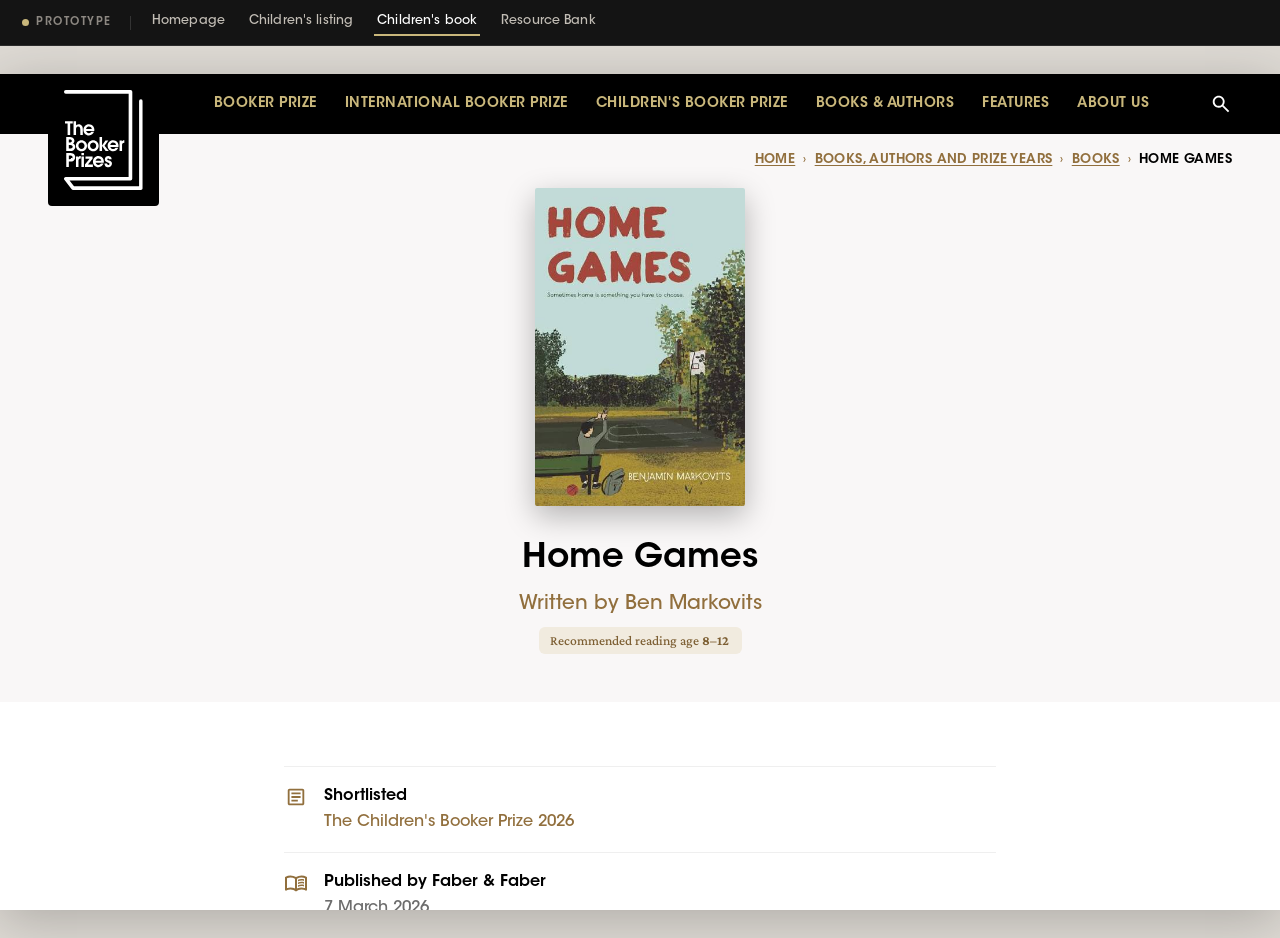
==== commit 0bbd5d9b: "Header logo: black box behind it (16px pad, 4px radius) + trim to 100px, like live Co-Authored-By: C" ====
--- a/childrens-book.html
+++ b/childrens-book.html
@@ -22,8 +22,8 @@
   <!-- ===== MASTHEAD ===== -->
   <div style="position:relative;z-index:2;background:#000">
     <div style="display:flex;align-items:center;justify-content:space-between;gap:20px;height:60px;padding:0 48px">
-      <a href="index.html" aria-label="The Booker Prizes home" style="flex:none;display:block;text-decoration:none;align-self:flex-start;margin-top:16px">
-        <img src="assets/booker-logo.svg" alt="The Booker Prizes" style="height:112px;width:auto;display:block">
+      <a href="index.html" aria-label="The Booker Prizes home" style="flex:none;display:block;text-decoration:none;align-self:flex-start;background:#000;padding:16px;border-radius:4px">
+        <img src="assets/booker-logo.svg" alt="The Booker Prizes" style="height:100px;width:auto;display:block">
       </a>
       <nav style="display:flex;align-items:center;gap:28px">
         <a href="#" style="color:var(--goldL);text-decoration:none;text-transform:uppercase;font-weight:600;font-size:14px;letter-spacing:.035em;white-space:nowrap">Booker Prize</a>
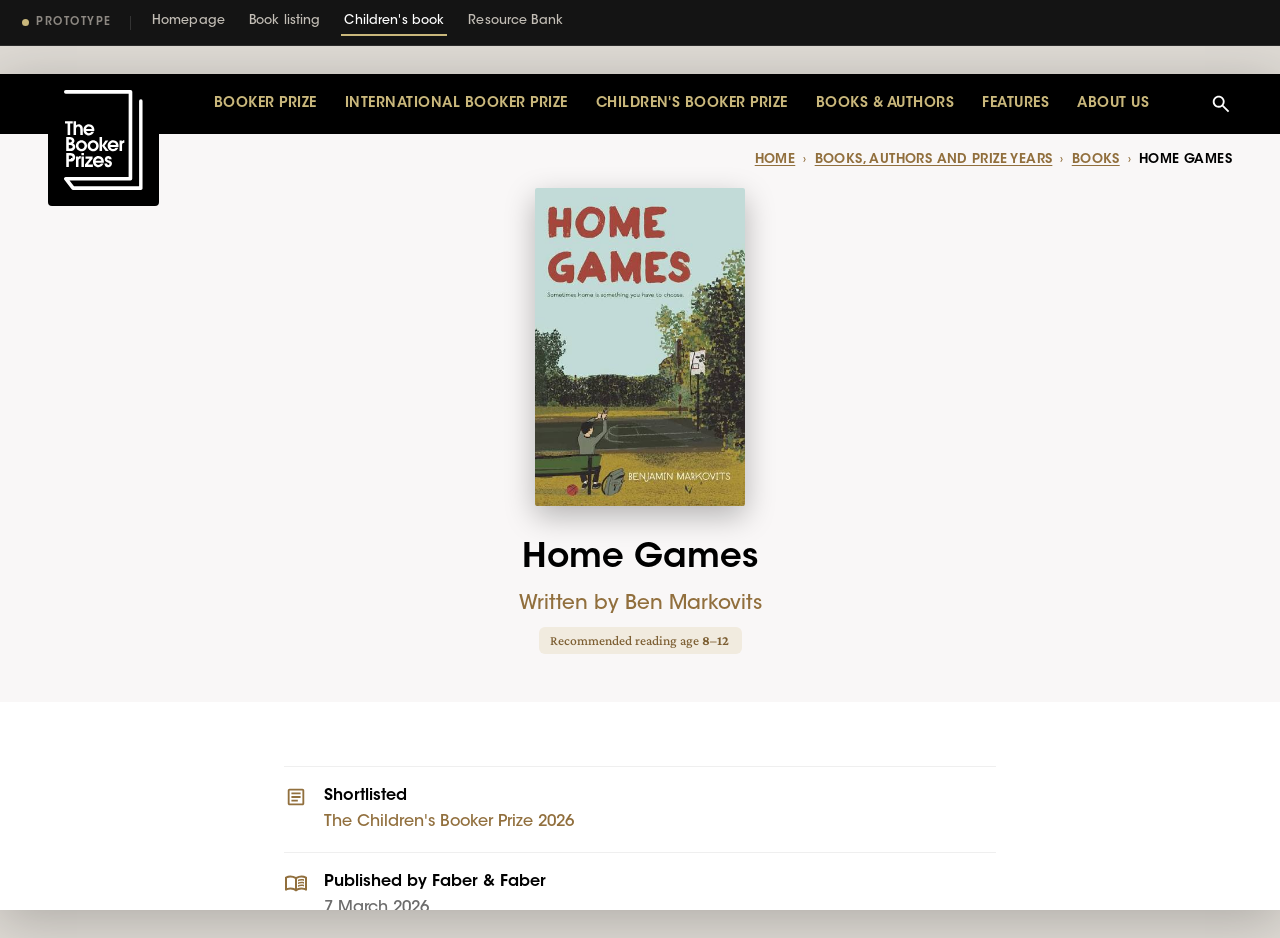
==== commit c70c98bd: "Listing becomes the combined Books listing: live content + mixed books - Title 'Books', live intro c" ====
--- a/childrens-book.html
+++ b/childrens-book.html
@@ -13,7 +13,7 @@
   <span class="tag"><span class="dot"></span>Prototype</span>
   <span class="div"></span>
   <a href="index.html">Homepage</a>
-  <a href="childrens-books.html">Children's listing</a>
+  <a href="childrens-books.html">Book listing</a>
   <a href="childrens-book.html" class="active">Children's book</a>
   <a href="childrens-resource-centre.html">Resource Bank</a>
 </div></div>
--- a/booker.css
+++ b/booker.css
@@ -216,15 +216,15 @@
 .bp-filters{display:grid;grid-template-columns:1fr 1fr 1fr;gap:40px 28px}
 .bp-filters label{display:block;font-weight:600;font-size:16px;color:var(--ink);margin-bottom:8px}
 .bp-select{position:relative}
-.bp-select select{width:100%;font-family:inherit;font-size:14px;font-weight:600;letter-spacing:.035em;color:#fff;background:var(--gold);border:1px solid var(--gold);border-radius:8px;padding:16px 40px 13px 20px;appearance:none;cursor:pointer}
-.bp-select::after{content:"";position:absolute;right:16px;top:50%;width:8px;height:8px;border-right:2px solid #fff;border-bottom:2px solid #fff;transform:translateY(-70%) rotate(45deg);pointer-events:none}
+.bp-select select{width:100%;font-family:inherit;font-size:14px;font-weight:600;letter-spacing:.035em;color:#fff;background:var(--gold);border:1px solid var(--gold);border-radius:4px;padding:16px 40px 13px 20px;appearance:none;cursor:pointer}
+.bp-select::after{content:"";position:absolute;right:16px;top:50%;width:6px;height:6px;border-right:1.5px solid #fff;border-bottom:1.5px solid #fff;transform:translateY(-70%) rotate(45deg);pointer-events:none}
 .bp-search{position:relative}
-.bp-search input{width:100%;font-family:'Crimson Pro',serif;font-size:18px;color:var(--body);background:#fff;border:1px solid var(--gold);border-radius:8px;padding:14px 48px 14px 20px}
+.bp-search input{width:100%;font-family:'Crimson Pro',serif;font-size:18px;color:var(--body);background:#fff;border:1px solid var(--gold);border-radius:4px;padding:14px 48px 14px 20px}
 .bp-search input::placeholder{color:#9a958c}
 .bp-search input:focus{outline:none;border-color:var(--gold8)}
 .bp-search .si{position:absolute;right:16px;top:50%;transform:translateY(-50%);color:var(--gold);pointer-events:none}
 .bp-filters .clearcell{grid-column:3;display:flex;align-items:flex-end;justify-content:flex-end}
-.bp-clear{color:var(--gold);font-weight:600;font-size:12px;letter-spacing:.07em;text-transform:uppercase;border:1.5px solid var(--gold);border-radius:8px;padding:15px 18px;text-decoration:none;white-space:nowrap;transition:background .2s,color .2s}
+.bp-clear{color:var(--gold);font-weight:600;font-size:12px;letter-spacing:.07em;text-transform:uppercase;border:1.5px solid var(--gold);border-radius:4px;padding:15px 18px;text-decoration:none;white-space:nowrap;transition:background .2s,color .2s}
 .bp-clear:hover{background:var(--gold);color:#fff}
 
 /* reusable image-backed cover classes (themed photo + scrim) */
